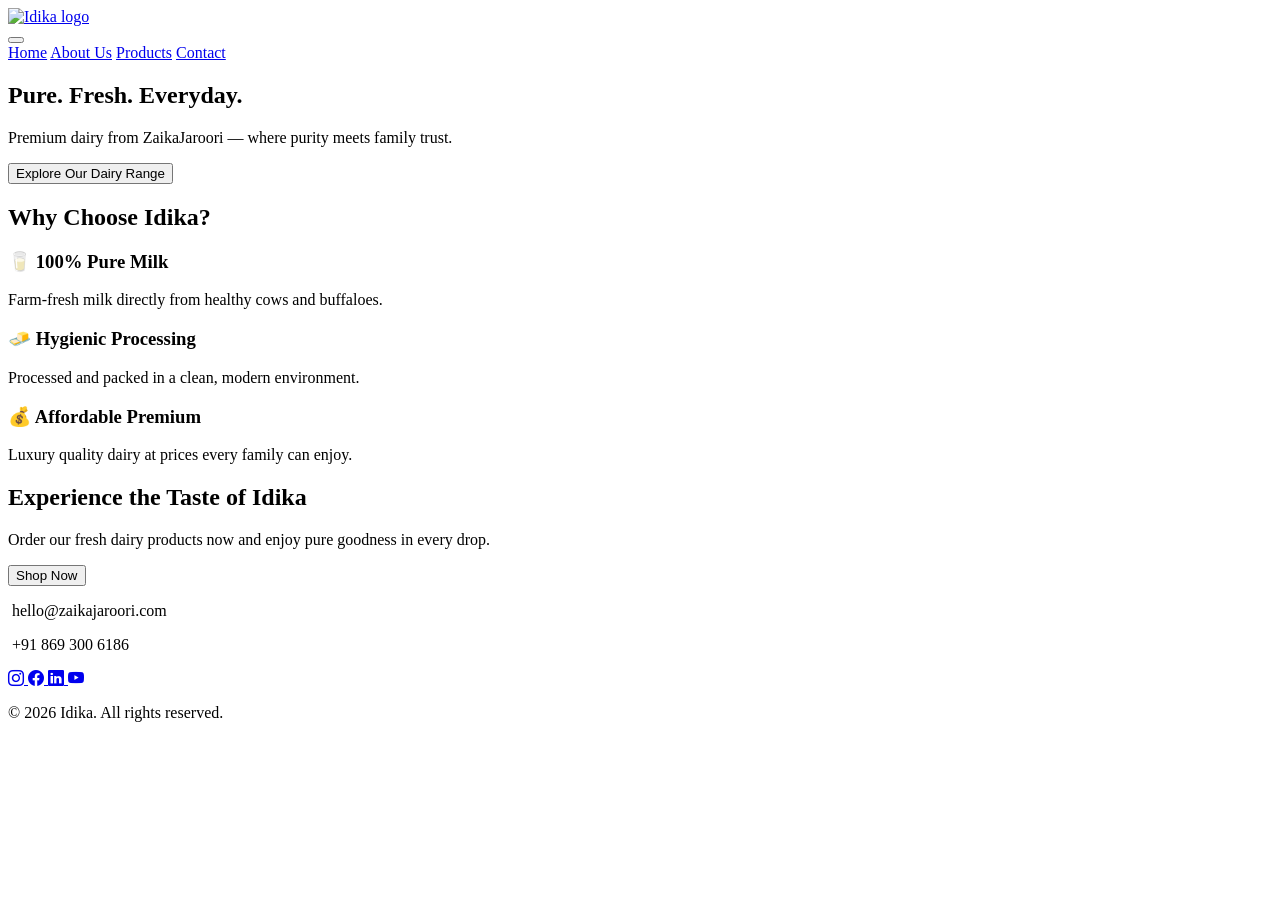
==== about-us/about-us.html @ f8cdfc51 "Add files via upload" ====
<!DOCTYPE html>
<html lang="en">

<head>
    <meta charset="UTF-8">
    <meta name="viewport" content="width=device-width, initial-scale=1.0">
    <title>Idika | Pure. Fresh. Everyday.</title>
    <link rel="icon" type="image/x-icon" href="/our-brands/idika/assets/images/favicon.png">
    <!-- Bootstrap Icons CDN -->
    <link rel="stylesheet" href="https://cdn.jsdelivr.net/npm/bootstrap-icons@1.10.5/font/bootstrap-icons.css">
    <link rel="stylesheet" href="/our-brands/idika/assets/css/style.css">

</head>

<body>

    <header>
        <div class="header-inner">
            <div class="logo">
                <a href="/our-brands/idika/index.html">
                    <img src="/our-brands/idika/assets/images/logo.png" alt="Idika logo">
                </a>
            </div>
            <button class="nav-toggle" aria-expanded="false" aria-label="Toggle navigation">
                <span></span>
                <span></span>
                <span></span>
            </button>
            <nav>
                <a href="/our-brands/idika/index.html">Home</a>
                <a class="active" aria-current="page" href="/our-brands/idika/about-us/about-us.html">About Us</a>
                <a href="/our-brands/idika/products/products.html">Products</a>
                <!--<a href="#shop-online">Shop Online</a>-->
                <a href="/our-brands/idika/contact/conta.html">Contact</a>
            </nav>
        </div>
    </header>

  

    <div class="hero" id="about">
        <h2>Pure. Fresh. Everyday.</h2>
        <p>Premium dairy from ZaikaJaroori — where purity meets family trust.</p>
        <button onclick="location.href='/products'">Explore Our Dairy Range</button>
    </div>

    <section>
        <h2>Why Choose Idika?</h2>
        <div class="features">
            <div class="feature">
                <h3>🥛 100% Pure Milk</h3>
                <p>Farm-fresh milk directly from healthy cows and buffaloes.</p>
            </div>
            <div class="feature">
                <h3>🧈 Hygienic Processing</h3>
                <p>Processed and packed in a clean, modern environment.</p>
            </div>
            <div class="feature">
                <h3>💰 Affordable Premium</h3>
                <p>Luxury quality dairy at prices every family can enjoy.</p>
            </div>
        </div>
    </section>

    <div class="cta">
        <h2>Experience the Taste of Idika</h2>
        <p>Order our fresh dairy products now and enjoy pure goodness in every drop.</p>
        <button onclick="location.href='/shop'">Shop Now</button>
    </div>

    <footer>
        <p> <img src="/our-brands/idika/assets/images/email-us.png" alt=""> hello@zaikajaroori.com </p>
        <p> <img src="/our-brands/idika/assets/images/call-us.png" alt=""> +91 869 300 6186</p>
        <p>
            <a aria-label="Instagram" href="https://www.instagram.com/Zaikajaroori" target="_blank">
                <i class="bi bi-instagram social-icon" aria-hidden="true"></i>
            </a>
            <a aria-label="Facebook" href="https://www.facebook.com/Zaikajaroori" target="_blank">
                <i class="bi bi-facebook social-icon" aria-hidden="true"></i>
            </a>
            <a aria-label="LinkedIn" href="https://www.linkedin.com/company/Zaikajaroori" target="_blank">
                <i class="bi bi-linkedin social-icon" aria-hidden="true"></i>
            </a>
            <a aria-label="YouTube" href="https://www.youtube.com/@Zaikajaroori" target="_blank">
                <i class="bi bi-youtube social-icon" aria-hidden="true"></i>
            </a>
        </p>
        <p>© 2026 Idika. All rights reserved.</p>
    </footer>

    <script src="assets/js/script.js"></script>

</body>


</html>
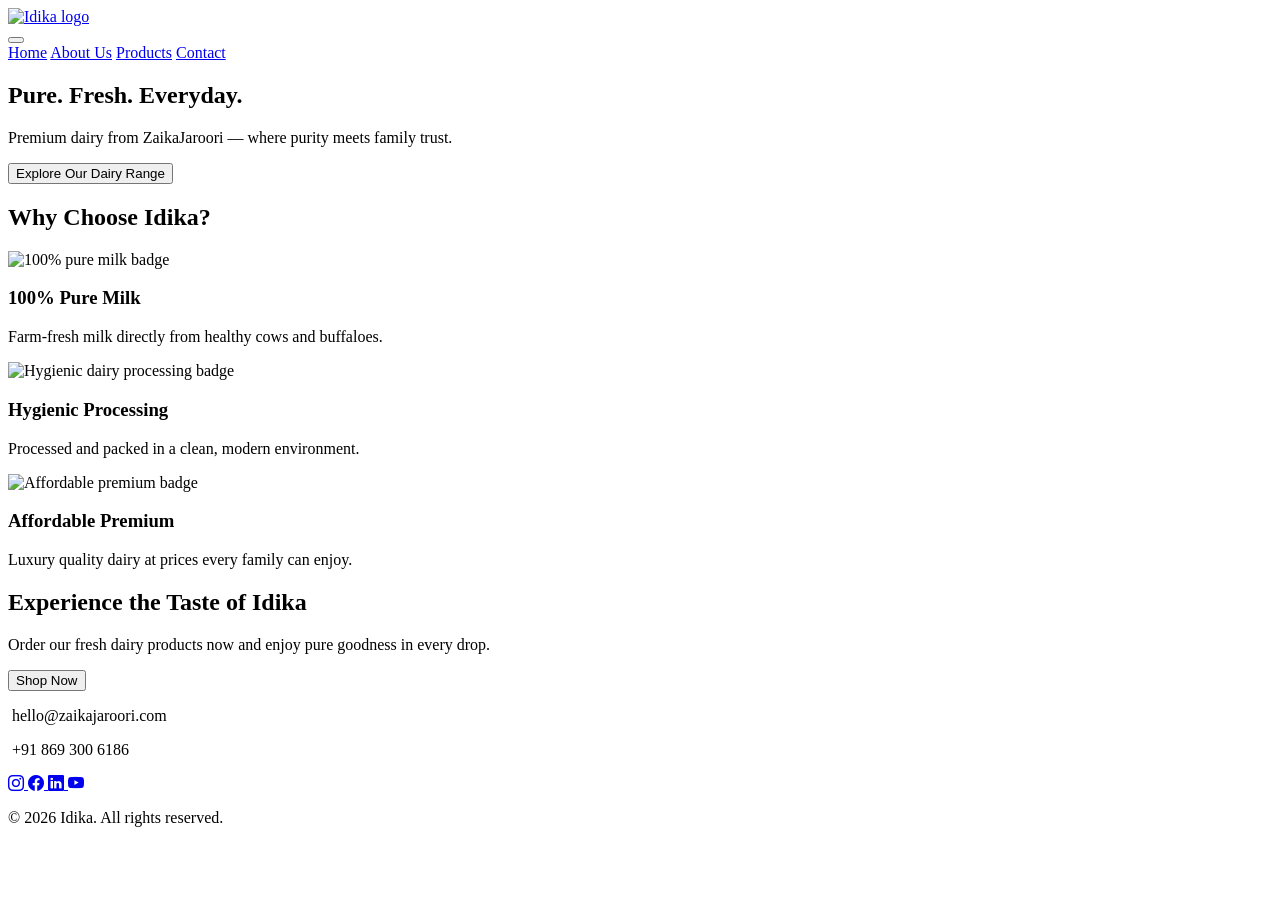
==== commit 8f32635b: "Update about-us.html" ====
--- a/about-us/about-us.html
+++ b/about-us/about-us.html
@@ -5,10 +5,10 @@
     <meta charset="UTF-8">
     <meta name="viewport" content="width=device-width, initial-scale=1.0">
     <title>Idika | Pure. Fresh. Everyday.</title>
-    <link rel="icon" type="image/x-icon" href="/our-brands/idika/assets/images/favicon.png">
+    <link rel="icon" type="image/x-icon" href="./assets/images/favicon.png">
     <!-- Bootstrap Icons CDN -->
     <link rel="stylesheet" href="https://cdn.jsdelivr.net/npm/bootstrap-icons@1.10.5/font/bootstrap-icons.css">
-    <link rel="stylesheet" href="/our-brands/idika/assets/css/style.css">
+    <link rel="stylesheet" href="./assets/css/style.css">
 
 </head>
 
@@ -17,8 +17,8 @@
     <header>
         <div class="header-inner">
             <div class="logo">
-                <a href="/our-brands/idika/index.html">
-                    <img src="/our-brands/idika/assets/images/logo.png" alt="Idika logo">
+                <a href="./index.html">
+                    <img src="./assets/images/logo.png" alt="Idika logo">
                 </a>
             </div>
             <button class="nav-toggle" aria-expanded="false" aria-label="Toggle navigation">
@@ -27,11 +27,11 @@
                 <span></span>
             </button>
             <nav>
-                <a href="/our-brands/idika/index.html">Home</a>
-                <a class="active" aria-current="page" href="/our-brands/idika/about-us/about-us.html">About Us</a>
-                <a href="/our-brands/idika/products/products.html">Products</a>
+                <a href="./index.html">Home</a>
+                <a class="active" aria-current="page" href="./about-us/about-us.html">About Us</a>
+                <a href="./products/products.html">Products</a>
                 <!--<a href="#shop-online">Shop Online</a>-->
-                <a href="/our-brands/idika/contact/conta.html">Contact</a>
+                <a href="./contact/contact.html">Contact</a>
             </nav>
         </div>
     </header>
@@ -48,15 +48,21 @@
         <h2>Why Choose Idika?</h2>
         <div class="features">
             <div class="feature">
-                <h3>🥛 100% Pure Milk</h3>
+                <img class="feature-badge" src="./assets/images/100%25-pure-milk-badge.png"
+                    alt="100% pure milk badge">
+                <h3>100% Pure Milk</h3>
                 <p>Farm-fresh milk directly from healthy cows and buffaloes.</p>
             </div>
             <div class="feature">
-                <h3>🧈 Hygienic Processing</h3>
+                <img class="feature-badge" src="./assets/images/hygienic-dairy-processing-badge.png"
+                    alt="Hygienic dairy processing badge">
+                <h3>Hygienic Processing</h3>
                 <p>Processed and packed in a clean, modern environment.</p>
             </div>
             <div class="feature">
-                <h3>💰 Affordable Premium</h3>
+                <img class="feature-badge" src="./assets/images/affordable-premium-dairy-badge.png"
+                    alt="Affordable premium badge">
+                <h3>Affordable Premium</h3>
                 <p>Luxury quality dairy at prices every family can enjoy.</p>
             </div>
         </div>
@@ -65,12 +71,12 @@
     <div class="cta">
         <h2>Experience the Taste of Idika</h2>
         <p>Order our fresh dairy products now and enjoy pure goodness in every drop.</p>
-        <button onclick="location.href='/shop'">Shop Now</button>
+        <button onclick="location.href='./products'">Shop Now</button>
     </div>
 
     <footer>
-        <p> <img src="/our-brands/idika/assets/images/email-us.png" alt=""> hello@zaikajaroori.com </p>
-        <p> <img src="/our-brands/idika/assets/images/call-us.png" alt=""> +91 869 300 6186</p>
+        <p> <img src="./assets/images/email-us.png" alt=""> hello@zaikajaroori.com </p>
+        <p> <img src="./assets/images/call-us.png" alt=""> +91 869 300 6186</p>
         <p>
             <a aria-label="Instagram" href="https://www.instagram.com/Zaikajaroori" target="_blank">
                 <i class="bi bi-instagram social-icon" aria-hidden="true"></i>
@@ -88,9 +94,9 @@
         <p>© 2026 Idika. All rights reserved.</p>
     </footer>
 
-    <script src="assets/js/script.js"></script>
+    <script src="./assets/js/script.js"></script>
 
 </body>
 
 
-</html>+</html>
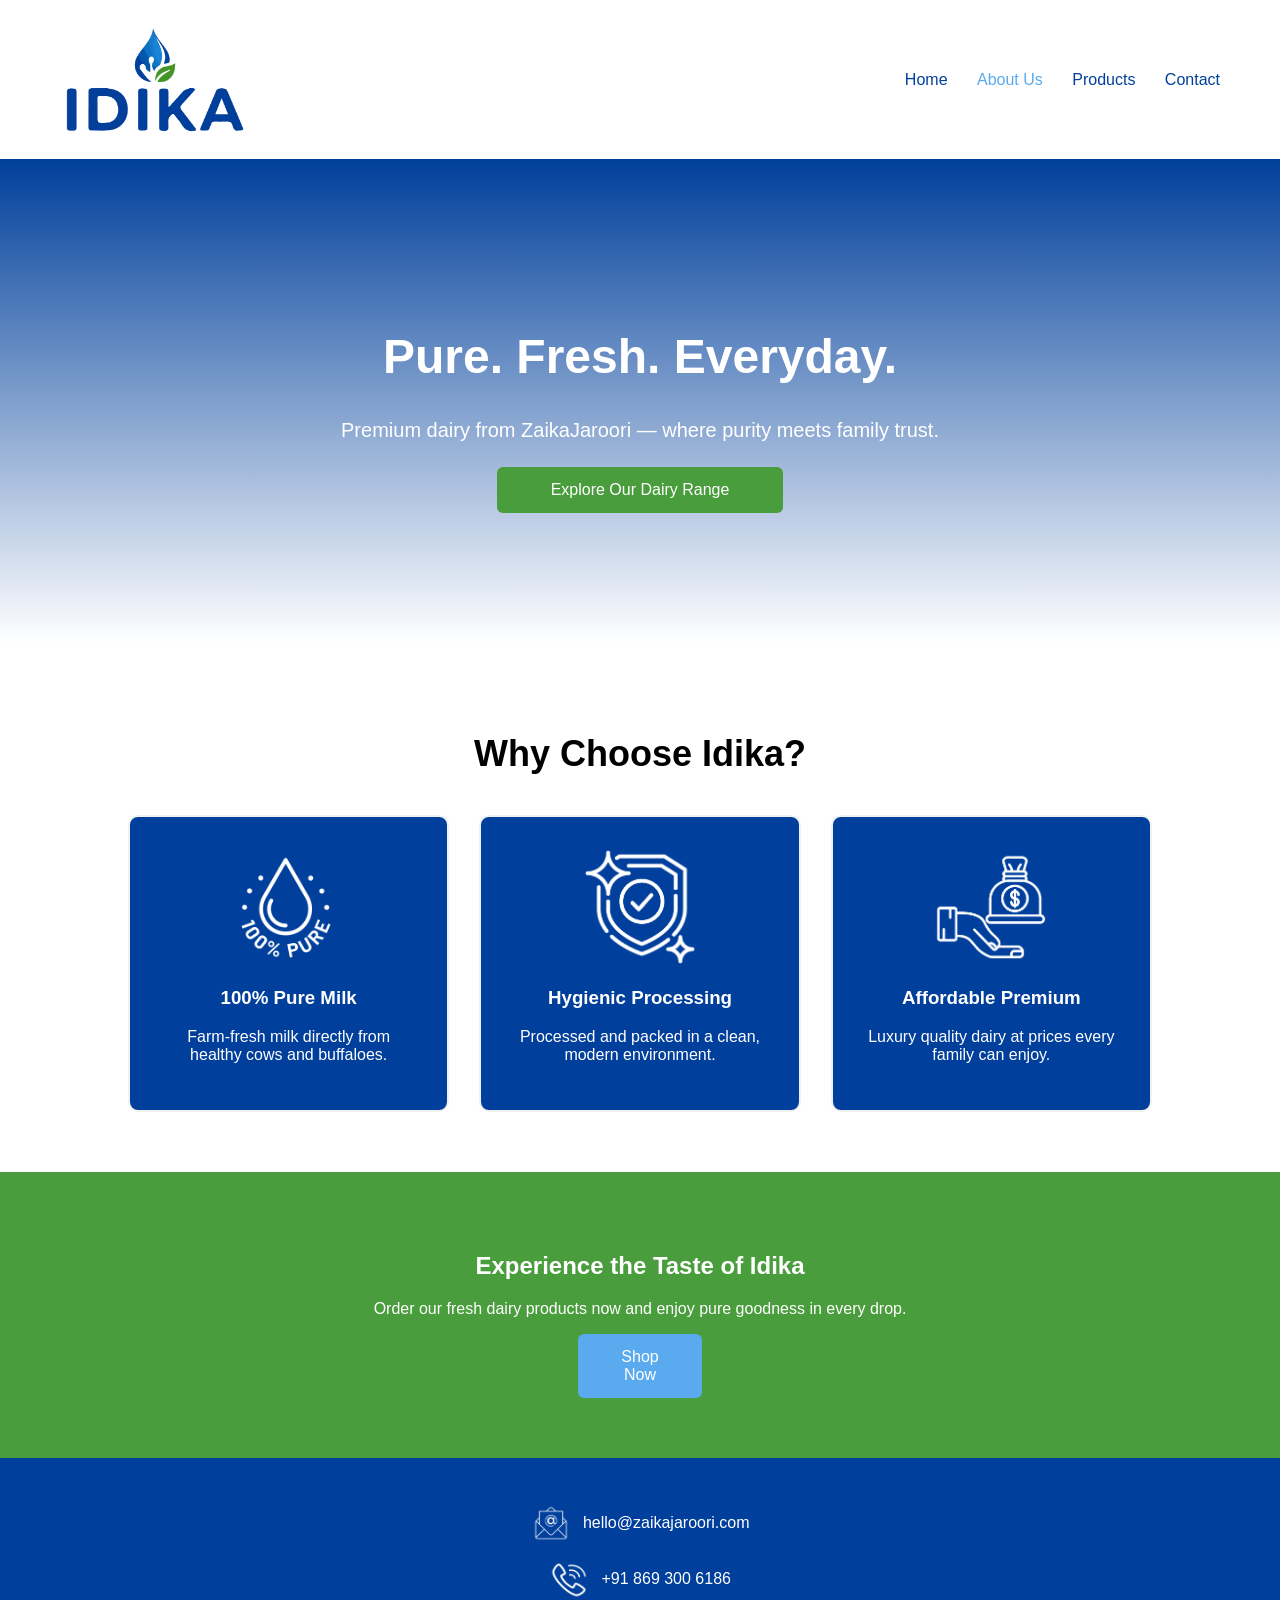
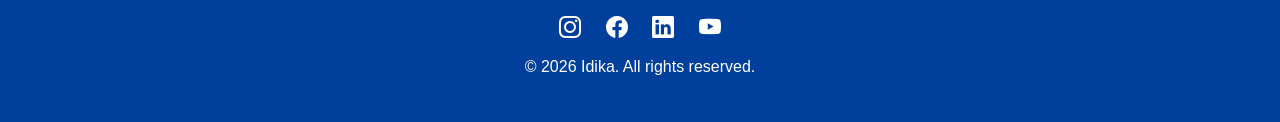
==== commit 84067def: "Add files via upload" ====
--- a/about-us/about-us.html
+++ b/about-us/about-us.html
@@ -5,10 +5,10 @@
     <meta charset="UTF-8">
     <meta name="viewport" content="width=device-width, initial-scale=1.0">
     <title>Idika | Pure. Fresh. Everyday.</title>
-    <link rel="icon" type="image/x-icon" href="./assets/images/favicon.png">
+    <link rel="icon" type="image/x-icon" href="../assets/images/favicon.png">
     <!-- Bootstrap Icons CDN -->
     <link rel="stylesheet" href="https://cdn.jsdelivr.net/npm/bootstrap-icons@1.10.5/font/bootstrap-icons.css">
-    <link rel="stylesheet" href="./assets/css/style.css">
+    <link rel="stylesheet" href="../assets/css/style.css">
 
 </head>
 
@@ -17,8 +17,8 @@
     <header>
         <div class="header-inner">
             <div class="logo">
-                <a href="./index.html">
-                    <img src="./assets/images/logo.png" alt="Idika logo">
+                <a href="../index.html">
+                    <img src="../assets/images/logo.png" alt="Idika logo">
                 </a>
             </div>
             <button class="nav-toggle" aria-expanded="false" aria-label="Toggle navigation">
@@ -27,11 +27,11 @@
                 <span></span>
             </button>
             <nav>
-                <a href="./index.html">Home</a>
-                <a class="active" aria-current="page" href="./about-us/about-us.html">About Us</a>
-                <a href="./products/products.html">Products</a>
+                <a href="../index.html">Home</a>
+                <a class="active" aria-current="page" href="../about-us/about-us.html">About Us</a>
+                <a href="../products/products.html">Products</a>
                 <!--<a href="#shop-online">Shop Online</a>-->
-                <a href="./contact/contact.html">Contact</a>
+                <a href="../contact/contact.html">Contact</a>
             </nav>
         </div>
     </header>
@@ -48,19 +48,19 @@
         <h2>Why Choose Idika?</h2>
         <div class="features">
             <div class="feature">
-                <img class="feature-badge" src="./assets/images/100%25-pure-milk-badge.png"
+                <img class="feature-badge" src="../assets/images/100%25-pure-milk-badge.png"
                     alt="100% pure milk badge">
                 <h3>100% Pure Milk</h3>
                 <p>Farm-fresh milk directly from healthy cows and buffaloes.</p>
             </div>
             <div class="feature">
-                <img class="feature-badge" src="./assets/images/hygienic-dairy-processing-badge.png"
+                <img class="feature-badge" src="../assets/images/hygienic-dairy-processing-badge.png"
                     alt="Hygienic dairy processing badge">
                 <h3>Hygienic Processing</h3>
                 <p>Processed and packed in a clean, modern environment.</p>
             </div>
             <div class="feature">
-                <img class="feature-badge" src="./assets/images/affordable-premium-dairy-badge.png"
+                <img class="feature-badge" src="../assets/images/affordable-premium-dairy-badge.png"
                     alt="Affordable premium badge">
                 <h3>Affordable Premium</h3>
                 <p>Luxury quality dairy at prices every family can enjoy.</p>
@@ -71,12 +71,12 @@
     <div class="cta">
         <h2>Experience the Taste of Idika</h2>
         <p>Order our fresh dairy products now and enjoy pure goodness in every drop.</p>
-        <button onclick="location.href='./products'">Shop Now</button>
+        <button onclick="location.href='../products'">Shop Now</button>
     </div>
 
     <footer>
-        <p> <img src="./assets/images/email-us.png" alt=""> hello@zaikajaroori.com </p>
-        <p> <img src="./assets/images/call-us.png" alt=""> +91 869 300 6186</p>
+        <p> <img src="../assets/images/email-us.png" alt=""> hello@zaikajaroori.com </p>
+        <p> <img src="../assets/images/call-us.png" alt=""> +91 869 300 6186</p>
         <p>
             <a aria-label="Instagram" href="https://www.instagram.com/Zaikajaroori" target="_blank">
                 <i class="bi bi-instagram social-icon" aria-hidden="true"></i>
@@ -94,9 +94,9 @@
         <p>© 2026 Idika. All rights reserved.</p>
     </footer>
 
-    <script src="./assets/js/script.js"></script>
+    <script src="../assets/js/script.js"></script>
 
 </body>
 
 
-</html>
+</html>
--- a/assets/css/style.css
+++ b/assets/css/style.css
@@ -0,0 +1,2354 @@
+/* Carousel Styles */
+
+
+:root {
+    --glass: rgba(255, 255, 255, 0.1);
+    --glass-border: rgba(255, 255, 255, 0.2);
+    --blur: blur(20px);
+    /* This variable controls the horizontal "spread" */
+    --shift-x: 20vw;
+}
+
+.carousels-container {
+    display: flex;
+    flex-direction: column;
+    align-items: center;
+    justify-content: center;
+    height: max-content;
+    background: #fff;
+    perspective: 2000px;
+    /* Increased for better depth on wide screens */
+    overflow: hidden;
+    color: #000;
+    width: 100%;
+    padding-bottom: 20px;
+}
+
+.carousels-container h2 {
+    font-size: 35px;
+    padding: 20px 0;
+}
+
+.carousel-stage {
+    position: relative;
+    width: 100%;
+    max-width: 1200px;
+    /* Occupy full width inside the container and avoid viewport overflow */
+    height: 550px;
+    display: flex;
+    align-items: center;
+    justify-content: center;
+    transform-style: preserve-3d;
+}
+
+.carousel-card {
+    position: absolute;
+    width: 342px;
+    height: 450px;
+    background: rgb(255 255 255 / 96%);
+    -webkit-backdrop-filter: var(--blur);
+    border: 2px solid #000000b0;
+    border-radius: 32px;
+    transition: all 0.8s cubic-bezier(0.2, 0.8, 0.2, 1);
+    cursor: pointer;
+    overflow: hidden;
+}
+
+.carousel-card .carousel-product {
+    position: relative;
+    display: flex;
+    flex-direction: column;
+    align-items: center;
+    justify-content: flex-start;
+    height: 100%;
+    box-sizing: border-box;
+}
+
+.carousel-card .carousel-product,
+.carousel-card .carousel-product * {
+    text-decoration: none !important;
+}
+
+.carousel-card .carousel-product img {
+    width: auto;
+    height: 70%;
+    max-width: 90%;
+    max-height: 250px;
+    display: block;
+    margin: 15px auto;
+    object-fit: contain;
+}
+
+.carousel-card .carousel-product .product-info {
+    flex: 3 0 0;
+    width: 90%;
+    margin-top: 0;
+    position: static;
+    background: rgba(255, 255, 255, 0.95);
+    padding: 16px 14px;
+    box-shadow: 0 -2px 10px rgba(0, 0, 0, 0.05);
+    border-radius: 18px;
+    text-align: center;
+    text-decoration: none;
+}
+
+.carousel-card .carousel-product .product-info a {
+    text-decoration: none;
+    color: inherit;
+}
+
+/* --- 3D TRANSFORM STATES --- */
+
+.carousel-card.active {
+    z-index: 10;
+    border: 1px solid #000000b0;
+    backdrop-filter: none;
+}
+
+.carousel-card.left {
+    transform: translate3d(calc(var(--shift-x) * -1), 0, -150px) rotateY(35deg) scale(0.85);
+    z-index: 5;
+}
+
+.carousel-card.right {
+    transform: translate3d(var(--shift-x), 0, -150px) rotateY(-35deg) scale(0.85);
+    z-index: 5;
+}
+
+.carousel-card.far-left {
+    transform: translate3d(calc(var(--shift-x) * -1.8), 0, -500px) rotateY(45deg) scale(0.6);
+    z-index: 1;
+}
+
+.carousel-card.far-right {
+    transform: translate3d(calc(var(--shift-x) * 1.8), 0, -500px) rotateY(-45deg) scale(0.6);
+    z-index: 1;
+}
+
+.carousel-card.hidden {
+    transform: translate3d(0, 0, -1000px) scale(0.1);
+}
+
+/* Bottom Controls */
+.carousel-controls {
+    display: flex;
+    align-items: center;
+    background: #5AAAEF;
+    padding: 8px 16px;
+    border-radius: 100px;
+    border: 1px solid rgba(255, 255, 255, 0.1);
+    gap: 0px;
+}
+
+/* Card Inner Styling */
+.carousel-card .card-image {
+    height: 80%;
+    margin: 0 10px 0;
+    background-size: contain;
+    background-position: center;
+    position: relative;
+    padding: 15px;
+}
+
+.expand-badge {
+    background: rgba(255, 255, 255, 0.2);
+    backdrop-filter: blur(5px);
+    padding: 5px 15px;
+    border-radius: 20px;
+    font-size: 0.8rem;
+    width: fit-content;
+    margin: 0 auto;
+}
+
+.card-content {
+    padding: 15px 10px;
+    flex-grow: 1;
+    background: linear-gradient(to bottom, transparent, rgba(0, 0, 0, 0.4));
+}
+
+.card-header {
+    display: flex;
+    justify-content: space-between;
+    align-items: center;
+    margin-bottom: 5px;
+}
+
+.card-footer {
+    font-size: 12px;
+}
+
+.card-content p {
+    font-size: 12px;
+    font-style: italic;
+    margin-top: 4px;
+    margin-bottom: 4px;
+    margin-left: 0;
+    margin-right: 0;
+}
+
+.card-header h3 {
+    margin: 0;
+    font-size: 16px;
+}
+
+.tag-pill {
+    background: rgba(255, 255, 255, 0.1);
+    padding: 4px 12px;
+    border-radius: 4px;
+    font-size: 11px;
+    text-transform: uppercase;
+    letter-spacing: 1px;
+}
+
+.nav-btn {
+    background: none;
+    border: none;
+    color: white;
+    font-size: 2rem;
+    cursor: pointer;
+    padding: 0 10px;
+}
+
+.user-badge {
+    display: flex;
+    align-items: center;
+    gap: 10px;
+    border-left: 1px solid var(--glass-border);
+    border-right: 1px solid var(--glass-border);
+    padding: 0 20px;
+}
+
+.user-badge img {
+    width: 30px;
+    height: 30px;
+    border-radius: 50%;
+}
+
+/*Pagination : dots to track cards styling */
+.pagination-indicators {
+    display: flex;
+    gap: 8px;
+    align-items: center;
+    padding: 0 10px;
+    border-left: 1px solid var(--glass-border);
+    border-right: 1px solid var(--glass-border);
+    margin: 0 10px;
+}
+
+.dot {
+    width: 6px;
+    height: 6px;
+    background: rgba(255, 255, 255, 0.3);
+    border-radius: 50%;
+    cursor: pointer;
+    transition: all 0.4s cubic-bezier(0.4, 0, 0.2, 1);
+}
+
+.dot.active {
+    background: #fff;
+    width: 18px;
+    border-radius: 10px;
+    box-shadow: 0 0 10px rgba(255, 255, 255, 0.5);
+}
+
+/* Hover effect to show interactivity */
+.dot:hover:not(.active) {
+    background: rgba(255, 255, 255, 0.6);
+    transform: scale(1.2);
+}
+
+/* Ensure the control bar grows with the number of dots */
+.carousel-controls {
+    min-width: fit-content;
+    max-width: 90vw;
+}
+
+
+.bestseller-carousel {
+    position: relative;
+    margin: 40px 0;
+    width: 100%;
+    left: 0;
+    right: 0;
+    transform: none;
+    overflow: hidden;
+    box-sizing: border-box;
+}
+
+.carousel-track {
+    display: flex;
+    transition: transform 0.6s cubic-bezier(.4, 0, .2, 1);
+    width: 100%;
+    padding: 30px 0;
+    gap: 30px;
+    box-sizing: border-box;
+}
+
+.carousel-track .carousel-product {
+    flex: 0 0 25%;
+    max-width: 25%;
+    box-sizing: border-box;
+    padding: 20px 10px;
+    display: flex;
+    flex-direction: column;
+    align-items: center;
+    justify-content: center;
+}
+
+.carousel-btn {
+    position: absolute;
+    top: 50%;
+    transform: translateY(-50%);
+    background: #5AAAEF;
+    color: #fff;
+    border: none;
+    font-size: 1.2rem;
+    padding: 10px;
+    cursor: pointer;
+    z-index: 2;
+    border-radius: 50%;
+    opacity: 0.85;
+    width: 40px;
+}
+
+.carousel-btn.prev {
+    left: 10px;
+}
+
+.carousel-btn.next {
+    right: 20px;
+}
+
+.carousel-dots {
+    text-align: center;
+    margin-top: 18px;
+}
+
+.carousel-dots .dot {
+    display: inline-block;
+    width: 12px;
+    height: 12px;
+    margin: 0 5px;
+    background: #ccc;
+    border-radius: 50%;
+    cursor: pointer;
+    transition: background 0.3s;
+}
+
+.carousel-dots .dot.active {
+    background: #5AAAEF;
+}
+
+/* Fixed left-side icon (contact) */
+#pageFixedIcon {
+    position: fixed;
+    left: 18px;
+    top: 50%;
+    transform: translateY(-50%);
+    z-index: 1000;
+    /* Ensure popups (z-index:9999) appear above this icon */
+    display: flex;
+    align-items: center;
+    justify-content: center;
+    width: 60px;
+    height: 60px;
+    background: #fff;
+    border-radius: 50%;
+    box-shadow: 0 6px 18px rgba(0, 0, 0, 0.18);
+    border: 2px solid #d4103a;
+}
+
+#pageFixedIcon img {
+    width: 36px;
+    height: 36px;
+    object-fit: contain;
+}
+
+/* Hover/focus label: show site name next to the circular icon without hiding the image */
+#pageFixedIcon {
+    position: fixed;
+    /* existing properties above... */
+}
+
+#pageFixedIcon::after {
+    content: 'Brand Website';
+    position: absolute;
+    left: 60px;
+    /* place to the right of the circle */
+    top: 50%;
+    transform: translateY(-50%);
+    background: rgba(10, 31, 68, 0.95);
+    /* match theme */
+    color: #fff;
+    padding: 8px 12px;
+    border-radius: 6px;
+    white-space: nowrap;
+    font-size: 14px;
+    font-weight: 600;
+    opacity: 0;
+    pointer-events: none;
+    transition: opacity 0.18s ease, transform 0.18s ease;
+    z-index: 1200;
+}
+
+/* show on hover or keyboard focus */
+#pageFixedIcon:hover::after,
+#pageFixedIcon:focus::after,
+#pageFixedIcon:focus-within::after {
+    opacity: 1;
+    transform: translateY(-50%) translateX(4px);
+}
+
+/* ensure the image doesn't hide — increase stacking context so image sits on top of circle content */
+#pageFixedIcon img {
+    position: relative;
+    z-index: 1300;
+}
+
+
+/* Mobile View Fix */
+@media (min-width: 412px) and (max-width: 767px) {
+    #pageFixedIcon::after {
+        left: 0;
+        top: -42px;
+        transform: translateY(0) translateX(0);
+        font-size: 13px;
+        padding: 6px 10px;
+    }
+
+    #pageFixedIcon {
+        right: 14px;
+        top: auto;
+        bottom: 18px;
+        transform: none;
+    }
+}
+
+body {
+    margin: 0;
+    font-family: "Poppins", sans-serif;
+    background-color: #ffffff;
+    color: #000;
+}
+
+header {
+    color: white;
+    padding: 10px 30px;
+    display: flex;
+    justify-content: space-between;
+    align-items: center;
+}
+
+header h1 {
+    margin: 0;
+    font-size: 32px;
+    font-weight: 700;
+}
+
+nav a {
+    color: #003F9B;
+    text-decoration: none;
+    margin-left: 25px;
+    font-weight: 500;
+    transition: color 0.2s ease, text-decoration-color 0.2s ease;
+}
+
+nav a:hover,
+nav a:focus-visible {
+    color: #4A9D3D;
+}
+
+nav a.active {
+    color: #5AAAEF;
+}
+
+nav a:active {
+    color: #4A9D3D;
+}
+
+section h2 {
+    font-size: 22px;
+}
+
+.product-banner {
+    background: linear-gradient(rgb(0, 63, 155), rgb(255 255 255 / 15%)), url(/our-brands/idika/assets/images/product-banner-1.png);
+    background-size: cover;
+    background-position: center;
+    text-align: center;
+    color: white;
+    padding: 180px 20px !important;
+}
+
+.product-banner h2 {
+    font-size: 52px;
+}
+
+
+.hero {
+    background: linear-gradient(rgb(0, 63, 155), rgb(255 255 255 / 15%)), url(/our-brands/idika/assets/images/hero-banner-1.png);
+    background-size: cover;
+    background-position: center;
+    text-align: center;
+    color: white;
+    padding: 130px 20px !important;
+}
+
+#about.hero {
+    box-sizing: border-box;
+    display: flex;
+    height: 100%;
+    flex-direction: column;
+    align-items: center;
+    justify-content: flex-start;
+    padding: 40px 20px;
+}
+
+.hero h2 {
+    font-size: 48px;
+    margin-bottom: 15px;
+}
+
+.hero p {
+    font-size: 20px;
+    margin-bottom: 25px;
+}
+
+.hero button {
+    background-color: #4A9D3D;
+    color: white;
+    border: none;
+    width: 23%;
+    padding: 15px 35px;
+    font-size: 18px;
+    border-radius: 5px;
+    cursor: pointer;
+}
+
+section {
+    padding: 60px 10%;
+    text-align: center;
+}
+
+.features {
+    display: grid;
+    grid-template-columns: repeat(auto-fit, minmax(220px, 1fr));
+    gap: 30px;
+    margin-top: 40px;
+}
+
+.feature {
+    color: #fff;
+    background-color: #003F9B;
+    border: 2px solid #f1f1f1;
+    padding: 30px;
+    border-radius: 10px;
+    transition: transform 0.3s;
+}
+
+.feature-badge {
+    display: block;
+    width: 120px;
+    height: 120px;
+    margin: 0 auto 20px;
+}
+
+img.feature-badge {
+    object-fit: contain;
+    filter: brightness(0) invert(1);
+}
+
+.feature-badge-icon {
+    display: flex;
+    align-items: center;
+    justify-content: center;
+    border-radius: 50%;
+    background-color: #fff;
+    color: #003F9B;
+    font-size: 48px;
+}
+
+.feature:hover {
+    transform: translateY(-5px);
+}
+
+.cta {
+    background-color: #4A9D3D;
+    color: white;
+    padding: 60px 20px;
+    text-align: center;
+}
+
+.products {
+    display: grid;
+    gap: 30px;
+    width: 100%;
+}
+
+.product {
+    border: 2px solid #f0f0f0;
+    border-radius: 10px;
+    overflow: hidden;
+    box-shadow: 0 2px 6px rgba(0, 0, 0, 0.1);
+    transition: transform 0.3s;
+    background: #fff;
+}
+
+.product:hover {
+    transform: translateY(-5px);
+}
+
+.product img {
+    width: 100%;
+    height: auto;
+    object-fit: fill;
+}
+
+
+.product-info h3 {
+    margin: 5px 0;
+    color: #003F9B;
+}
+
+.product-info p {
+    font-size: 15px;
+    color: #000;
+    margin: 5px 0;
+}
+
+.product-info span {
+    display: block;
+    font-weight: 600;
+    margin: 8px 0;
+    color: #4A9D3D;
+}
+
+.product-info button {
+    display: none;
+    background-color: #ff8c00;
+    color: white;
+    border: none;
+    width: 50%;
+    padding: 10px;
+    border-radius: 5px;
+    cursor: pointer;
+    transition: background 0.3s;
+}
+
+.product-infos button {
+    background-color: #ff8c00;
+    color: white;
+    border: none;
+    width: 25%;
+    padding: 10px;
+    border-radius: 5px;
+    cursor: pointer;
+    transition: background 0.3s;
+}
+
+.product-info button:hover {
+    background-color: #e57a00;
+}
+
+.product-card {
+    border: 1px solid #eee;
+    border-radius: 10px;
+    text-align: center;
+    box-shadow: 0 2px 8px rgba(0, 0, 0, 0.05);
+    background-color: #fdfdfd;
+    transition: transform 0.3s ease;
+}
+
+.product-card:hover {
+    transform: scale(1.03);
+}
+
+.product-card img {
+    width: 100%;
+    border-radius: 10px 10px 0 0;
+    height: 220px;
+    object-fit: cover;
+}
+
+.shop-grid {
+    display: grid;
+    grid-template-columns: repeat(auto-fit, minmax(250px, 1fr));
+    gap: 30px;
+    padding: 60px 10%;
+}
+
+.price {
+    color: #003F9B;
+    font-size: 18px;
+    font-weight: bold;
+    margin-bottom: 10px;
+}
+
+.form-section button {
+    width: 25%;
+}
+
+button {
+    background-color: #5AAAEF;
+    color: white;
+    border: none;
+    width: 10%;
+    padding: 10px 20px;
+    border-radius: 5px;
+    cursor: pointer;
+    font-size: 15px;
+}
+
+.cart {
+    padding: 40px 10%;
+    background-color: #f9f9f9;
+    border-top: 2px solid #eee;
+}
+
+.cart h3 {
+    color: #FAE3C2;
+    margin-bottom: 15px;
+}
+
+.cart p {
+    font-size: 16px;
+    color: #000;
+}
+
+.cart button {
+    width: 15%;
+}
+
+.contact-info {
+    background: #4A9D3D;
+    display: grid;
+    grid-template-columns: repeat(auto-fit, minmax(250px, 1fr));
+    gap: 30px;
+    text-align: center;
+    padding: 60px 10% 60px 10%;
+}
+
+.contact-card {
+    background-color: #f9f9f9;
+    border: 2px solid #f1f1f1;
+    padding: 30px;
+    border-radius: 10px;
+}
+
+.contact-card h3 {
+    display: flex;
+    align-items: center;
+    justify-content: center;
+    gap: 12px;
+    color: #003F9B;
+    margin-bottom: 10px;
+}
+
+.contact-card h3 img {
+    box-sizing: border-box;
+    width: 80px;
+    height: 80px;
+    padding: 4px;
+    flex: 0 0 80px;
+    object-fit: contain;
+    border-radius: 50%;
+    background-color: #fff;
+    box-shadow: 0 2px 8px #5aaaef;
+}
+
+.contact-card p,
+.contact-card a {
+    color: #000;
+    text-decoration: none;
+    font-size: 16px;
+    padding: 0 5px;
+}
+
+.form-section {
+    text-align: center;
+    padding: 60px 0 20px;
+    background-color: #fffbf5;
+}
+
+.form-section h2 {
+    color: #003F9B;
+    margin-bottom: 20px;
+}
+
+form {
+    max-width: 600px;
+    margin: 0 auto;
+    display: flex;
+    flex-direction: column;
+    gap: 15px;
+}
+
+input,
+textarea {
+    padding: 15px;
+    font-size: 16px;
+    border: 1px solid #ccc;
+    border-radius: 5px;
+    width: 100%;
+}
+
+button:hover {
+    background-color: #003F9B;
+}
+
+iframe {
+    width: 100%;
+    height: 300px;
+    border: none;
+    margin-top: 30px;
+}
+
+footer {
+    background-color: #003F9B;
+    color: white;
+    text-align: center;
+    padding: 30px 10px;
+}
+
+footer p img {
+    display: inline-block;
+    width: 40px;
+    height: 40px;
+    margin-right: 8px;
+    object-fit: contain;
+    vertical-align: middle;
+    filter: brightness(0) invert(1);
+}
+
+footer a {
+    color: white;
+    margin: 0 10px;
+    text-decoration: none;
+}
+
+/* Social icon sizing + hover */
+.social-icon {
+    font-size: 20px;
+    vertical-align: middle;
+    transition: transform 0.15s ease, color 0.15s ease;
+}
+
+.social-icon:hover {
+    transform: translateY(-3px) scale(1.08);
+    color: #4A9D3D;
+}
+
+/* Header / Logo layout */
+.header-inner {
+    display: flex;
+    align-items: center;
+    justify-content: space-between;
+    width: 100%;
+    max-width: 1200px;
+}
+
+.logo img {
+    display: block;
+    max-width: 200px;
+    height: auto;
+}
+
+/* Nav toggle (hamburger) */
+.nav-toggle {
+    display: none;
+    background: transparent;
+    border: 0;
+    width: 30px;
+    height: 34px;
+    padding: 4px;
+    cursor: pointer;
+}
+
+.nav-toggle span {
+    display: block;
+    height: 3px;
+    background: #fff;
+    margin: 5px 0;
+    border-radius: 2px;
+    transition: transform 0.2s ease, opacity 0.2s ease;
+}
+
+/* When header has nav-open class, show mobile nav */
+header.nav-open nav {
+    display: flex !important;
+}
+
+
+/* Small utility to visually hide text if needed */
+.visually-hidden {
+    position: absolute !important;
+    height: 1px;
+    width: 1px;
+    overflow: hidden;
+    clip: rect(1px, 1px, 1px, 1px);
+    white-space: nowrap;
+    border: 0;
+    padding: 0;
+    margin: -1px;
+}
+
+/* Hero Banner Styles */
+.hero-banner {
+    width: 100%;
+    position: relative;
+    overflow: hidden;
+    display: flex;
+    flex-direction: column;
+    align-items: center;
+    justify-content: center;
+    background: #eaf4ff;
+}
+
+.hero-banner img {
+    width: 100%;
+    max-width: 1400px;
+    height: auto;
+    display: block;
+    object-fit: contain;
+}
+
+.hero-banner .banner-text {
+    position: absolute;
+    left: 0;
+    right: 0;
+    top: 50%;
+    transform: translateY(-50%);
+    text-align: center;
+    color: #003F9B;
+    font-size: 2.2rem;
+    font-weight: 700;
+    text-shadow: 0 2px 8px #fff, 0 0 2px #2f7edb22;
+    padding: 0 8vw;
+}
+
+
+/* ========= COMMON RESOLUTIONS ADJUSTMENTS ========= */
+/* Very large / high-res desktop (4K-ish and wide monitors) */
+@media (min-width: 2560px) {
+    header {
+        padding: 40px 120px;
+    }
+
+    .logo img {
+        max-width: 300px;
+    }
+
+    header h1 {
+        font-size: 48px;
+    }
+
+    .hero {
+        padding: 140px 20px;
+    }
+
+    .hero h2 {
+        font-size: 64px;
+    }
+
+    .hero p {
+        font-size: 26px;
+    }
+
+    section h2 {
+        font-size: 48px;
+    }
+
+    section p {
+        font-size: 20px;
+    }
+
+    .features {
+        gap: 48px;
+    }
+
+    .feature {
+        padding: 40px;
+    }
+
+    .product-card img {
+        height: 320px;
+    }
+
+    .hero button,
+    button,
+    input[type="submit"] {
+        padding: 20px 48px;
+        font-size: 20px;
+        border-radius: 8px;
+    }
+
+    .hero-banner .banner-text {
+        font-size: 3.2rem;
+        padding: 0 14vw;
+    }
+
+}
+
+/* Large desktop / Full HD */
+@media (min-width: 1920px) and (max-width: 2559px) {
+    header {
+        padding: 35px 100px;
+    }
+
+    .logo img {
+        max-width: 260px;
+    }
+
+    header h1 {
+        font-size: 42px;
+    }
+
+    .hero {
+        padding: 120px 18px;
+    }
+
+    .hero h2 {
+        font-size: 56px;
+    }
+
+    .hero p {
+        font-size: 24px;
+    }
+
+    section h2 {
+        font-size: 44px;
+    }
+
+    .features {
+        gap: 40px;
+    }
+
+    .product-card img {
+        height: 280px;
+    }
+
+    .hero button,
+    button,
+    input[type="submit"] {
+        padding: 18px 44px;
+        font-size: 18px;
+        border-radius: 7px;
+    }
+
+    .hero-banner .banner-text {
+        font-size: 2.7rem;
+        padding: 0 12vw;
+    }
+
+}
+
+/* Common laptop / mid-size screens (1366x768) */
+@media (min-width: 1366px) and (max-width: 1919px) {
+
+    :root {
+        --shift-x: 25vw;
+    }
+
+    .social-icon {
+        font-size: 24px;
+    }
+
+    header {
+        padding: 20px 80px;
+    }
+
+    .logo img {
+        max-width: 160px;
+    }
+
+    header h1 {
+        font-size: 36px;
+    }
+
+    .hero {
+        padding: 100px 16px;
+    }
+
+    .hero h2 {
+        font-size: 52px;
+    }
+
+    .hero p {
+        font-size: 22px;
+    }
+
+    section h2 {
+        font-size: 40px;
+    }
+
+    .features {
+        gap: 36px;
+    }
+
+    .product img {
+        height: auto;
+    }
+
+    .product-card img {
+        height: auto;
+    }
+
+    .hero-banner .banner-text {
+        font-size: 2.3rem;
+        padding: 0 10vw;
+    }
+
+}
+
+/* Tablet landscape / smaller laptops */
+@media (min-width: 1024px) and (max-width: 1365px) {
+
+    :root {
+        --shift-x: 25vw;
+    }
+
+    .social-icon {
+        font-size: 22px;
+    }
+
+    header {
+        padding: 24px 60px;
+    }
+
+    .logo img {
+        max-width: 190px;
+    }
+
+    header h1 {
+        font-size: 32px;
+    }
+
+    .hero {
+        padding: 92px 14px;
+    }
+
+    .hero h2 {
+        font-size: 48px;
+    }
+
+    .hero p {
+        font-size: 20px;
+    }
+
+    section h2 {
+        font-size: 36px;
+    }
+
+    .features {
+        grid-template-columns: repeat(3, 1fr);
+        gap: 30px;
+    }
+
+    .carousels-container {
+        width: auto;
+        padding: 0 40px;
+        box-sizing: border-box;
+    }
+
+    .carousels-container .carousel-stage {
+        width: 100%;
+        padding: 0;
+    }
+
+    .carousels-container .carousel-card {
+        width: 250px;
+        border-radius: 20px;
+    }
+
+    .product-card img {
+        height: 200px;
+    }
+
+    .carousel-controls {
+        margin-bottom: 20px;
+    }
+
+    .hero button,
+    button,
+    input[type="submit"] {
+        padding: 14px 36px;
+        font-size: 16px;
+        border-radius: 6px;
+    }
+
+    .hero-banner .banner-text {
+        font-size: 2rem;
+        padding: 0 8vw;
+    }
+
+}
+
+/* Tablet portrait / large phones (768px - 1023px) */
+@media (min-width: 768px) and (max-width: 1023px) {
+
+    :root {
+        --shift-x: 34vw;
+    }
+
+    .carousel-card.far-left,
+    .carousel-card.far-right {
+        display: none !important;
+    }
+
+    header {
+        padding: 20px 40px;
+    }
+
+    .logo img {
+        max-width: 160px;
+    }
+
+    nav a {
+        margin-left: 16px;
+        font-size: 15px;
+    }
+
+    header h1 {
+        font-size: 28px;
+    }
+
+    .hero {
+        padding: 72px 12px;
+    }
+
+    .hero h2 {
+        font-size: 38px;
+    }
+
+    .hero p {
+        font-size: 18px;
+    }
+
+    section h2 {
+        font-size: 32px;
+    }
+
+    section {
+        padding: 48px 6%;
+    }
+
+    .features {
+        grid-template-columns: repeat(2, 1fr);
+        gap: 24px;
+    }
+
+    .products {
+        grid-template-columns: repeat(2, 1fr);
+        gap: 24px;
+    }
+
+    .product-card img {
+        height: 200px;
+    }
+
+    .product-infos button {
+        width: 50%;
+    }
+
+    .cart button {
+        width: 20%;
+    }
+
+    .hero-banner .banner-text {
+        font-size: 1.7rem;
+        padding: 0 6vw;
+    }
+
+    div .carousels-container {
+        padding: 20px;
+        width: 100%;
+    }
+
+    .carousels-container .carousel-card {
+        width: 250px;
+        border-radius: 20px;
+    }
+
+    .contact-info {
+        gap: 15px;
+        padding: 50px 5% 0 5%;
+        grid-template-columns: repeat(auto-fit, minmax(160px, 1fr))
+    }
+
+    .contact-card {
+        padding: 10px;
+    }
+
+    .form-section {
+        padding: 30px 0 20px;
+    }
+
+    .form-section h2 {
+        font-size: 30px;
+    }
+
+    input,
+    textarea {
+        width: 50%;
+    }
+
+    button {
+        width: 22%;
+        padding: 8px 10px;
+    }
+
+}
+
+/* Common mobile widths (iPhone / Android mid-range) */
+@media (min-width: 412px) and (max-width: 767px) {
+
+    :root {
+        --shift-x: 40vw;
+    }
+
+    .carousels-container .carousel-stage {
+        width: 75vw;
+        /* Almost full width on mobile */
+        height: 400px;
+    }
+
+    .carousels-container h2 {
+        font-size: 30px;
+        padding: 0;
+        margin-bottom: 0;
+    }
+
+    .carousels-container .carousel-stage .carousel-card {
+        width: 150px;
+        height: 320px;
+        border-radius: 20px;
+    }
+
+    .carousel-card .carousel-product img {
+        max-height: 180px;
+        max-width: 100%;
+        margin: 5px auto;
+    }
+
+    .carousel-card .carousel-product .product-info {
+        padding: 10px 15px;
+    }
+
+    .product-info h3 {
+        font-size: 15px;
+    }
+
+    .product-info p {
+        font-size: 10px;
+    }
+
+    .product-info span {
+        font-size: 10px;
+    }
+
+    .form-section {
+        padding: 30px;
+    }
+
+    .form-section form input,
+    textarea {
+        width: 80%;
+    }
+
+    .pagination-indicators {
+        gap: 5px;
+    }
+
+    .dot {
+        width: 4px;
+        height: 4px;
+    }
+
+    .dot.active {
+        width: 12px;
+    }
+
+    header {
+        padding: 16px 20px;
+    }
+
+    .logo img {
+        max-width: 140px;
+    }
+
+    nav a {
+        margin-left: 10px;
+        font-size: 14px;
+    }
+
+    header h1 {
+        font-size: 22px;
+    }
+
+    .nav-toggle {
+        display: block;
+    }
+
+    header {
+        position: relative;
+    }
+
+    header nav {
+        display: none;
+        position: absolute;
+        left: 160px;
+        right: 0;
+        top: 100%;
+        background: #2f7edb;
+        flex-direction: column;
+        padding: 10px 16px;
+        box-shadow: 0 6px 18px rgba(0, 0, 0, 0.12);
+        z-index: 40;
+        width: 50%;
+    }
+
+    header nav a {
+        display: block;
+        padding: 12px 8px;
+        margin: 0;
+        border-bottom: 1px solid rgba(255, 255, 255, 0.06);
+    }
+
+    .header-inner {
+        gap: 12px;
+    }
+
+    .hero {
+        padding: 56px 10px;
+    }
+
+    .hero h2 {
+        font-size: 36px;
+    }
+
+    .hero p {
+        font-size: 16px;
+    }
+
+    section h2 {
+        font-size: 28px;
+    }
+
+    section {
+        padding: 40px 6%;
+    }
+
+    .features {
+        grid-template-columns: repeat(auto-fit, minmax(180px, 1fr));
+        gap: 20px;
+    }
+
+    .products {
+        grid-template-columns: 1fr;
+    }
+
+    .product-card img {
+        height: 160px;
+    }
+
+    .hero button,
+    button,
+    input[type="submit"] {
+        padding: 11px 28px;
+        font-size: 15px;
+        width: 60%;
+    }
+
+    .product-infos button {
+        width: 60%;
+    }
+
+    .cart button {
+        width: 40%;
+    }
+
+    .hero-banner .banner-text {
+        font-size: 1.4rem;
+        padding: 0 4vw;
+    }
+
+}
+
+/* Smaller phones (iPhone SE / many Android entry-level) */
+@media (min-width: 360px) and (max-width: 411px) {
+
+    .carousel-card.hidden,
+    .carousel-card.far-left,
+    .carousel-card.far-right {
+        opacity: 0;
+        pointer-events: none;
+        visibility: hidden;
+    }
+
+    .carousel-card.active,
+    .carousel-card.left,
+    .carousel-card.right {
+        opacity: 1;
+        visibility: visible;
+        pointer-events: auto;
+    }
+
+    :root {
+        --shift-x: 60vw;
+    }
+
+    :root {
+        --shift-x: 40vw;
+    }
+
+    .carousels-container .carousel-stage {
+        width: 75vw;
+        /* Almost full width on mobile */
+        height: 400px;
+    }
+
+    .carousels-container h2 {
+        font-size: 30px;
+        padding: 0;
+        margin-bottom: 0;
+    }
+
+    .carousels-container .carousel-stage .carousel-card {
+        width: 150px;
+        height: 320px;
+        border-radius: 20px;
+    }
+
+    .carousel-card .carousel-product img {
+        max-height: 180px;
+        max-width: 100%;
+        margin: 5px auto;
+    }
+
+    .carousel-card .carousel-product .product-info {
+        padding: 10px 15px;
+    }
+
+    .product-info h3 {
+        font-size: 15px;
+    }
+
+    .product-info p {
+        font-size: 10px;
+    }
+
+    .product-info span {
+        font-size: 10px;
+    }
+
+    .form-section {
+        padding: 30px;
+    }
+
+    .form-section form input,
+    textarea {
+        width: 80%;
+    }
+
+    .carousels-container .carousel-controls {
+        min-width: 180px;
+        max-width: 220px;
+    }
+
+    .carousels-container .carousel-controls .nav-btn {
+        font-size: 28px;
+        padding: 0px;
+    }
+
+    .carousels-container .carousel-controls .pagination-indicators {
+        margin: 0 -15px;
+        gap: 5px;
+    }
+
+    header {
+        padding: 14px 16px;
+    }
+
+    .logo img {
+        max-width: 120px;
+    }
+
+    .nav-toggle {
+        display: inline;
+        background: transparent;
+        border: 0;
+        width: 30px;
+        height: 34px;
+        padding: 4px;
+        cursor: pointer;
+    }
+
+    header nav {
+        display: none;
+        position: absolute;
+        left: 155px;
+        right: 0;
+        top: 67px;
+        background: #2f7edb;
+        flex-direction: column;
+        padding: 10px;
+        box-shadow: 0 6px 18px rgba(0, 0, 0, 0.12);
+        z-index: 40;
+        width: 50%;
+    }
+
+    nav {
+        display: none;
+    }
+
+    nav a {
+        padding: 7px 8px;
+        margin-left: 8px;
+        font-size: 13px;
+    }
+
+    header h1 {
+        font-size: 18px;
+    }
+
+    .hero {
+        padding: 48px 10px;
+    }
+
+    .hero h2 {
+        font-size: 32px;
+    }
+
+    .hero p {
+        font-size: 15px;
+    }
+
+    section h2 {
+        font-size: 26px;
+    }
+
+    .features {
+        grid-template-columns: 1fr;
+        gap: 18px;
+    }
+
+    .product-card img {
+        height: 140px;
+    }
+
+    form button {
+        font-size: 14px;
+        width: 45%;
+        padding: 10px 15px;
+    }
+
+    .hero button {
+        width: 80%;
+    }
+
+    .product-infos button {
+        width: 60%;
+    }
+
+    .cart button {
+        width: 40%;
+    }
+
+    .hero-banner .banner-text {
+        font-size: 1.2rem;
+        padding: 0 3vw;
+    }
+
+}
+
+/* Very narrow / extra small (<=360px) */
+@media (max-width: 359px) {
+
+    :root {
+        --shift-x: 37vw;
+    }
+
+    .carousels-container .carousel-stage {
+        width: 75vw;
+        /* Almost full width on mobile */
+        height: 350px;
+    }
+
+    .carousels-container h2 {
+        font-size: 30px;
+        padding: 0;
+        margin-bottom: 0;
+    }
+
+    .carousels-container .carousel-stage .carousel-card {
+        width: 130px;
+        height: 270px;
+        border-radius: 20px;
+    }
+
+    .carousel-card .carousel-product img {
+        max-height: 140px;
+        height: 70%;
+        max-width: 100%;
+        margin: 5px auto;
+    }
+
+    .carousel-card .carousel-product .product-info {
+        padding: 10px 15px;
+        height: 30%;
+    }
+
+    .product-info h3 {
+        font-size: 14px;
+    }
+
+    .product-info p {
+        font-size: 9px;
+    }
+
+    .product-info span {
+        font-size: 9px;
+        margin: 5px 0;
+    }
+
+    .form-section {
+        padding: 30px;
+    }
+
+    .form-section form input,
+    textarea {
+        width: 80%;
+    }
+
+    .carousel-card.hidden,
+    .carousel-card.far-left,
+    .carousel-card.far-right {
+        opacity: 0;
+        pointer-events: none;
+        visibility: hidden;
+    }
+
+    .carousel-card.active,
+    .carousel-card.left,
+    .carousel-card.right {
+        opacity: 1;
+        visibility: visible;
+        pointer-events: auto;
+    }
+
+    .carousels-container .carousel-controls {
+        min-width: 180px;
+        max-width: 220px;
+    }
+
+    .carousels-container .carousel-controls .nav-btn {
+        font-size: 28px;
+        padding: 0px;
+    }
+
+    .carousels-container .carousel-controls .pagination-indicators {
+        margin: 0 -15px;
+        gap: 5px;
+    }
+
+    header {
+        padding: 12px 12px;
+    }
+
+    .logo img {
+        max-width: 100px;
+    }
+
+    .nav-toggle {
+        display: block;
+    }
+
+    nav a {
+        padding: 7px 8px;
+        margin-left: 6px;
+        font-size: 12px;
+        text-align: start;
+    }
+
+    header h1 {
+        font-size: 16px;
+    }
+
+    header nav {
+        display: none;
+        position: absolute;
+        left: 155px;
+        right: 0;
+        top: 58px;
+        background: #2f7edb;
+        flex-direction: column;
+        padding: 10px;
+        box-shadow: 0 6px 18px rgba(0, 0, 0, 0.12);
+        z-index: 40;
+        width: 50%;
+    }
+
+    nav {
+        display: none;
+    }
+
+    .hero {
+        padding: 40px 8px;
+    }
+
+    .hero h2 {
+        font-size: 28px;
+    }
+
+    .hero p {
+        font-size: 14px;
+    }
+
+    section h2 {
+        font-size: 22px;
+    }
+
+    section {
+        padding: 32px 6%;
+    }
+
+    .features,
+    .products,
+    .shop-grid {
+        grid-template-columns: 1fr;
+        gap: 14px;
+    }
+
+    .product-card img {
+        height: 120px;
+    }
+
+    .hero button {
+        padding: 10px 15px;
+        font-size: 14px;
+        width: 55%;
+    }
+
+    form button {
+        font-size: 14px;
+        width: 45%;
+        padding: 10px 15px;
+    }
+
+    .product-infos button {
+        width: 60%;
+    }
+
+    .cart button {
+        width: 40%;
+    }
+
+    .hero-banner .banner-text {
+        font-size: 1.1rem;
+        /* No padding, so edge products are not cut */
+    }
+
+    /* 3D Carousel: Make far-left, far-right, and active cards visible and sized well */
+    .carousel-stage {
+        height: 260px;
+    }
+
+    .carousel-card.active {
+        transform: translate3d(0, 0, 180px) rotateY(0deg);
+        z-index: 10;
+    }
+
+    .carousel-card.hidden {
+        opacity: 0;
+        pointer-events: none;
+    }
+}
+
+.products-product-page {
+    max-width: 1240px;
+    margin: 50px auto;
+    color: #334155;
+}
+
+.products-overview {
+    display: grid;
+    grid-template-columns: minmax(0, 1.15fr) minmax(360px, 0.9fr);
+    gap: 38px;
+    align-items: center;
+}
+
+.products-main-image {
+    position: relative;
+    display: grid;
+    min-height: 410px;
+    place-items: center;
+    overflow: hidden;
+    padding: 24px;
+    border: 1px solid #edf0f2;
+    border-radius: 12px;
+    background: radial-gradient(ellipse at center, #fff 0%, #f7f8f5 72%, #eef2ea 100%);
+}
+
+.products-main-image img {
+    display: block;
+    width: 100%;
+    max-height: 440px;
+    object-fit: contain;
+}
+
+.image-caption {
+    position: absolute;
+    right: 14px;
+    bottom: 14px;
+    padding: 7px 11px;
+    border: 1px solid #e2e8e3;
+    border-radius: 20px;
+    background: #fff;
+    color: #4A9D3D;
+    font-size: 0.8rem;
+}
+
+.image-caption i {
+    margin-right: 4px;
+}
+
+.products-summary {
+    padding: 4px 0;
+}
+
+.category-label {
+    display: inline-block;
+    padding: 4px 10px;
+    border-radius: 20px;
+    background: #e9f5df;
+    color: #4A9D3D;
+    font-size: 0.78rem;
+    font-weight: 600;
+}
+
+.products-summary h1 {
+    margin: 10px 0 2px;
+    color: #4A9D3D;
+    font-size: clamp(1.8rem, 3vw, 2.5rem);
+    line-height: 1.2;
+}
+
+.products-tagline {
+    margin: 0 0 12px;
+    color: #4A9D3D;
+    font-size: 0.95rem;
+    font-weight: 600;
+}
+
+.products-tagline span {
+    color: #e3a91c;
+}
+
+.products-description {
+    margin: 0 0 16px;
+    color: #64748b;
+    line-height: 1.65;
+}
+
+.products-price {
+    display: flex;
+    flex-wrap: wrap;
+    gap: 10px;
+    align-items: baseline;
+    margin: 8px 0 16px;
+}
+
+.products-price strong {
+    color: #4A9D3D;
+    font-size: 1.8rem;
+    line-height: 1;
+}
+
+.products-price span {
+    color: #64748b;
+    font-size: 0.78rem;
+}
+
+.pack-options {
+    display: flex;
+    flex-wrap: wrap;
+    gap: 9px;
+    margin: 0 0 16px;
+    padding: 0;
+    border: 0;
+}
+
+.pack-options legend,
+.quantity-control > span {
+    width: 100%;
+    margin-bottom: 7px;
+    color: #263f38;
+    font-size: 0.88rem;
+    font-weight: 700;
+}
+
+.pack-option {
+    cursor: pointer;
+}
+
+.pack-option input {
+    position: absolute;
+    width: 1px;
+    height: 1px;
+    opacity: 0;
+}
+
+.pack-option span {
+    display: inline-flex;
+    min-width: 84px;
+    min-height: 38px;
+    align-items: center;
+    justify-content: center;
+    padding: 7px -1px; 
+    border: 1px solid #cbd5dc;
+    border-radius: 7px;
+    background: #fff;
+    color: #405263;
+    font-size: 0.84rem;
+    font-weight: 600;
+}
+
+.pack-option input:checked + span {
+    border-color: #126a37;
+    background: #126a37;
+    color: #fff;
+}
+
+.pack-option input:focus-visible + span {
+    outline: 3px solid #a7d9b5;
+    outline-offset: 2px;
+}
+
+.quantity-control {
+    display: flex;
+    flex-wrap: wrap;
+    gap: 4px;
+    margin: 0 0 16px;
+}
+
+.quantity-input {
+    display: inline-flex;
+    height: 36px;
+    align-items: center;
+    overflow: hidden;
+    border: 1px solid #d5dde1;
+    border-radius: 7px;
+}
+
+.quantity-input button {
+    width: 36px;
+    height: 100%;
+    border: 0;
+    background: #fff;
+    color: #4A9D3D;
+    cursor: pointer;
+    font-size: 1.15rem;
+}
+
+.quantity-input button:hover {
+    background: #f0f7f1;
+}
+
+.quantity-input input {
+    width: 42px;
+    height: 100%;
+    border: 0;
+    border-right: 1px solid #e2e8e8;
+    border-left: 1px solid #e2e8e8;
+    color: #334155;
+    text-align: center;
+    appearance: textfield;
+}
+
+.quantity-input input::-webkit-inner-spin-button,
+.quantity-input input::-webkit-outer-spin-button {
+    margin: 0;
+    appearance: none;
+}
+
+.buy-now-button {
+    display: flex;
+    width: auto;
+    min-height: 48px;
+    align-items: center;
+    justify-content: center;
+    gap: 9px;
+    border: 0;
+    border-radius: 8px;
+    background: #126a37;
+    color: #fff;
+    cursor: pointer;
+    font: inherit;
+    font-weight: 700;
+    transition: background 0.2s ease, transform 0.2s ease;
+}
+
+.buy-now-button:hover {
+    transform: translateY(-1px);
+    background: #0c542b;
+}
+
+.buy-now-button:focus-visible,
+.information-tabs button:focus-visible {
+    outline: 3px solid #a7d9b5;
+    outline-offset: 2px;
+}
+
+.products-benefits {
+    display: grid;
+    grid-template-columns: repeat(4, 1fr);
+    gap: 0;
+    margin: 22px 0 0;
+    padding: 0;
+    list-style: none;
+}
+
+.products-benefits li {
+    display: flex;
+    min-width: 0;
+    align-items: center;
+    justify-content: center;
+    gap: 8px;
+    padding: 0 8px;
+    color: #3c6253;
+    font-size: 0.72rem;
+    line-height: 1.35;
+}
+
+.products-benefits li + li {
+    border-left: 1px solid #e3e9e6;
+}
+
+.products-benefits i {
+    display: grid;
+    width: 36px;
+    height: 36px;
+    flex: 0 0 36px;
+    place-items: center;
+    border: 1px solid #8dcf8d;
+    border-radius: 50%;
+    color: #24803d;
+    font-size: 1rem;
+}
+
+.outlined-benefits i {
+    width: 28px;
+    height: 32px;
+    flex-basis: 28px;
+    border: 0;
+    border-radius: 0;
+    font-size: inherit;
+}
+
+.outlined-benefits svg {
+    width: 100%;
+    height: 100%;
+    overflow: visible;
+    fill: none;
+    stroke: currentColor;
+    stroke-linecap: round;
+    stroke-linejoin: round;
+    stroke-width: 1.8;
+}
+
+.products-information {
+    margin-top: 30px;
+    padding: 0 18px 16px;
+    border: 1px solid #e4e9e9;
+    border-radius: 9px;
+    background: #fff;
+}
+
+.information-tabs {
+    display: flex;
+    overflow-x: auto;
+    overflow-y: hidden;
+    border-bottom: 1px solid #e4e9e9;
+    scrollbar-width: none;
+}
+
+.information-tabs::-webkit-scrollbar {
+    display: none;
+}
+
+.information-tabs button {
+    position: relative;
+    flex: 1 0 auto;
+    padding: 15px 14px 12px;
+    border: 0;
+    background: transparent;
+    color: #64748b;
+    cursor: pointer;
+    font: inherit;
+    font-size: 0.84rem;
+    font-weight: 600;
+    white-space: nowrap;
+}
+
+.information-tabs button[aria-selected="true"] {
+    color: #4A9D3D;
+}
+
+.information-tabs button[aria-selected="true"]::after {
+    position: absolute;
+    right: 10px;
+    bottom: -1px;
+    left: 10px;
+    height: 3px;
+    background: #4A9D3D;
+    content: "";
+}
+
+.information-panel {
+    display: grid;
+    grid-template-columns: repeat(3, minmax(0, 1fr));
+    min-height: 240px;
+    box-sizing: border-box;
+    padding: 18px 4px 8px;
+}
+
+.information-panel[hidden] {
+    display: none;
+}
+
+.information-column {
+    padding: 0 16px;
+}
+
+.information-column + .information-column {
+    border-left: 1px solid #e5e9eb;
+}
+
+.information-column h2 {
+    margin: 0 0 8px;
+    color: #174c3d;
+    font-size: 1rem;
+}
+
+.information-column p {
+    margin: 0;
+    color: #64748b;
+    font-size: 0.86rem;
+    line-height: 1.6;
+}
+
+.feature-list {
+    display: grid;
+    gap: 8px;
+    margin: 0;
+    padding: 0;
+    color: #566b62;
+    font-size: 0.84rem;
+    list-style: none;
+}
+
+.feature-list li {
+    display: flex;
+    gap: 8px;
+    align-items: flex-start;
+}
+
+.feature-list i {
+    color: #4A9D3D;
+}
+
+.product-specifications {
+    width: 100%;
+    border-collapse: collapse;
+    font-size: 0.78rem;
+}
+
+.product-specifications th,
+.product-specifications td {
+    padding: 5px 8px;
+    border: 1px solid #e2e8eb;
+    text-align: left;
+}
+
+.product-specifications th {
+    width: 42%;
+    background: #f5f7f7;
+    color: #4e6470;
+    font-weight: 600;
+}
+
+.product-note {
+    margin: 16px 4px 0;
+    color: #6b7280;
+    font-size: 0.8rem;
+}
+
+@media (max-width: 900px) {
+    .products-overview {
+        grid-template-columns: minmax(0, 1fr) minmax(300px, 0.9fr);
+        gap: 24px;
+    }
+
+    .products-main-image {
+        min-height: 350px;
+    }
+
+    .products-benefits {
+        grid-template-columns: repeat(2, 1fr);
+        row-gap: 12px;
+    }
+
+    .products-benefits li:nth-child(3) {
+        border-left: 0;
+    }
+}
+
+@media (max-width: 700px) {
+    .products-product-page {
+        padding: 24px 16px 44px;
+    }
+
+    .products-overview {
+        grid-template-columns: 1fr;
+        gap: 22px;
+    }
+
+    .products-main-image {
+        min-height: 300px;
+    }
+
+    .products-main-image img {
+        max-height: 340px;
+    }
+
+    .information-panel {
+        grid-template-columns: 1fr;
+        min-height: 340px;
+        gap: 18px;
+    }
+
+    .information-column {
+        padding: 0 8px;
+    }
+
+    .information-column + .information-column {
+        padding-top: 16px;
+        border-top: 1px solid #e5e9eb;
+        border-left: 0;
+    }
+
+    
+}
+
+@media (max-width: 420px) {
+    .products-benefits li {
+        justify-content: flex-start;
+        padding: 0 4px;
+        font-size: 0.66rem;
+    }
+
+    .products-benefits i {
+        width: 30px;
+        height: 30px;
+        flex-basis: 30px;
+    }
+}
